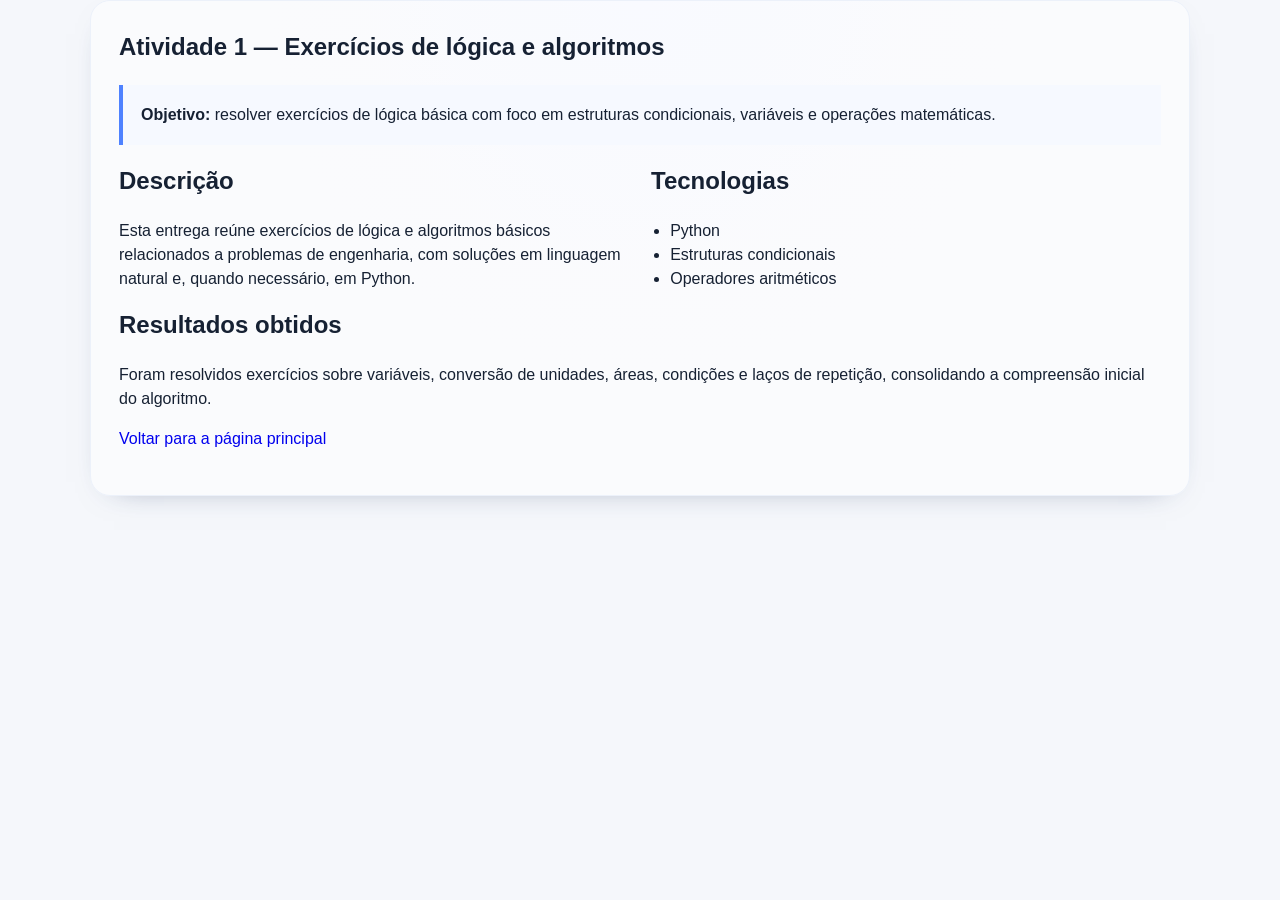
==== entregas/atividade-1.html @ 1d26ab4d "Finalize portfolio site with organized deliverables" ====
<!DOCTYPE html>
<html lang="pt-BR">
  <head>
    <meta charset="UTF-8" />
    <meta name="viewport" content="width=device-width, initial-scale=1.0" />
    <title>Atividade 1 — Exercícios de lógica</title>
    <link rel="stylesheet" href="../styles.css" />
  </head>
  <body>
    <main class="container page-content">
      <section class="page-card">
        <h1>Atividade 1 — Exercícios de lógica e algoritmos</h1>
        <div class="callout">
          <strong>Objetivo:</strong> resolver exercícios de lógica básica com foco em estruturas condicionais, variáveis e operações matemáticas.
        </div>
        <div class="grid-two">
          <div>
            <h2>Descrição</h2>
            <p>Esta entrega reúne exercícios de lógica e algoritmos básicos relacionados a problemas de engenharia, com soluções em linguagem natural e, quando necessário, em Python.</p>
          </div>
          <div>
            <h2>Tecnologias</h2>
            <ul>
              <li>Python</li>
              <li>Estruturas condicionais</li>
              <li>Operadores aritméticos</li>
            </ul>
          </div>
        </div>
        <h2>Resultados obtidos</h2>
        <p>Foram resolvidos exercícios sobre variáveis, conversão de unidades, áreas, condições e laços de repetição, consolidando a compreensão inicial do algoritmo.</p>
        <p><a href="../index.html">Voltar para a página principal</a></p>
      </section>
    </main>
  </body>
</html>
---- styles.css ----
:root {
  color-scheme: light;
  font-family: Inter, 'Segoe UI', Roboto, Helvetica, Arial, sans-serif;
  line-height: 1.5;
  font-weight: 400;
  background: #f5f7fb;
  color: #162133;
}

* {
  box-sizing: border-box;
}

html {
  scroll-behavior: smooth;
}

body {
  margin: 0;
  background:
    radial-gradient(circle at top, #f2f6ff, #f5f7fb 45%),
    linear-gradient(180deg, #eff3ff 0%, #f8fbff 100%);
}

img {
  max-width: 100%;
}

a {
  text-decoration: none;
}

.page-shell {
  min-height: 100vh;
}

.container {
  width: min(1100px, calc(100vw - 48px));
  margin: 0 auto;
}

.topbar {
  position: sticky;
  top: 0;
  z-index: 10;
  background: linear-gradient(180deg, rgba(255,255,255,0.92), rgba(255,255,255,0.76));
  backdrop-filter: blur(14px);
  border-bottom: 1px solid rgba(24, 50, 91, 0.08);
}

.nav-wrap {
  display: flex;
  align-items: center;
  justify-content: space-between;
  min-height: 72px;
}

.brand {
  font-size: 1.15rem;
  font-weight: 800;
  color: #17305a;
}

.nav-links {
  display: flex;
  gap: 28px;
}

.nav-links a {
  font-weight: 600;
  color: #456079;
}

.nav-links a:hover,
.nav-links a:focus-visible {
  color: #1f4dd8;
}

.hero {
  padding: 72px 0 48px;
}

.hero-grid {
  display: grid;
  align-items: center;
  grid-template-columns: 1.6fr 1fr;
  gap: 48px;
}

.hero-copy h1 {
  font-size: clamp(2.7rem, 6vw, 4.4rem);
  line-height: 1.08;
  margin: 12px 0 18px;
}

.eyebrow {
  display: inline-flex;
  align-items: center;
  gap: 10px;
  font-weight: 700;
  text-transform: uppercase;
  letter-spacing: 0.22em;
  font-size: 0.68rem;
  color: #4d6d9f;
}

.eyebrow::before {
  content: '';
  display: inline-block;
  width: 42px;
  height: 2px;
  background: linear-gradient(135deg, #4f82ff, #6c5cf8);
}

.hero-text {
  font-size: 1.05rem;
  color: #52708d;
  max-width: 50rem;
}

.hero-actions {
  display: flex;
  flex-wrap: wrap;
  gap: 16px;
  margin-top: 28px;
}

.button {
  display: inline-flex;
  align-items: center;
  justify-content: center;
  min-height: 52px;
  padding: 0 24px;
  border-radius: 14px;
  font-weight: 700;
}

.button.primary {
  background: linear-gradient(135deg, #4f82ff, #6f59ff);
  color: #fff;
  box-shadow: 0 12px 30px -14px rgba(79, 130, 255, 0.8);
}

.button.secondary {
  border: 1px solid #d8e5fd;
  color: #30579b;
  background: rgba(255,255,255,0.5);
}

.hero-card {
  background: linear-gradient(180deg, #ffffff, #f2f4ff);
  border: 1px solid #e6edf9;
  border-radius: 28px;
  padding: 28px;
  box-shadow: 0 18px 50px -25px rgba(28, 50, 99, 0.5);
}

.hero-card-head {
  display: flex;
  align-items: center;
  justify-content: space-between;
  padding-bottom: 10px;
  margin-bottom: 12px;
  border-bottom: 1px solid #edf2ff;
}

.hero-card-head span {
  font-weight: 700;
}

.hero-card-head strong {
  color: #4f82ff;
}

.hero-card ul {
  list-style: none;
  padding: 0;
  margin: 0;
}

.hero-card li {
  padding: 14px 0;
  border-bottom: 1px dashed #e9effd;
}

.hero-card li:last-child {
  border-bottom: none;
}

.highlights {
  display: grid;
  grid-template-columns: repeat(3, minmax(0, 1fr));
  gap: 22px;
  margin-top: 8px;
}

.highlight-card,
.delivery-card,
.report-box,
.page-card {
  background: rgba(255, 255, 255, 0.54);
  border: 1px solid #ecf1fa;
  border-radius: 20px;
  padding: 28px;
  box-shadow: 0 10px 32px -24px rgba(27, 50, 94, 0.6);
}

.highlight-card h2 {
  margin-top: 0;
}

.section-heading {
  margin: 74px 0 26px;
}

.section-heading h2 {
  margin: 8px 0 0;
  font-size: clamp(2.2rem, 4vw, 3rem);
}

.card-grid {
  display: grid;
  grid-template-columns: repeat(4, minmax(0, 1fr));
  gap: 22px;
}

.delivery-card {
  display: flex;
  flex-direction: column;
  gap: 14px;
}

.card-tag {
  display: inline-block;
  width: fit-content;
  padding: 6px 12px;
  background: #edf2ff;
  color: #3765d3;
  border-radius: 999px;
  font-size: 0.72rem;
  text-transform: uppercase;
  letter-spacing: 0.16em;
}

.delivery-card h3 {
  margin: 0;
}

.delivery-card p {
  margin: 0;
  flex: 1;
}

.delivery-card a {
  display: inline-flex;
  margin-top: 8px;
  font-weight: 700;
  color: #285ad0;
}

.report {
  padding-bottom: 60px;
}

.report-box p {
  font-size: 1.02rem;
}

.footer {
  padding: 28px 0 40px;
}

.footer-grid {
  display: grid;
  grid-template-columns: repeat(3, minmax(0, 1fr));
  gap: 24px;
}

.footer h3 {
  margin-top: 0;
}

.footer ul {
  list-style: none;
  padding: 0;
}

.footer li + li {
  margin-top: 10px;
}

.footer a {
  color: #30579b;
}

.commit-hash {
  display: inline-block;
  font-family: 'Courier New', monospace;
  background: #f0f4ff;
  padding: 10px 12px;
  border-radius: 12px;
}

.page-hero {
  padding: 52px 0 24px;
}

.page-content {
  padding-bottom: 56px;
}

.page-card h1,
.page-card h2,
.page-card h3 {
  margin-top: 0;
}

.page-card ul {
  padding-left: 1.2rem;
}

.page-card .grid-two {
  display: grid;
  grid-template-columns: repeat(2, minmax(0, 1fr));
  gap: 22px;
}

.callout {
  margin: 18px 0;
  padding: 18px;
  border-left: 4px solid #4f82ff;
  background: #f6f9ff;
}

@media (max-width: 900px) {
  .hero-grid,
  .highlights,
  .card-grid,
  .footer-grid,
  .page-card .grid-two {
    grid-template-columns: repeat(2, minmax(0, 1fr));
  }

  .hero-grid {
    grid-template-columns: 1fr;
  }
}

@media (max-width: 640px) {
  .container {
    width: min(100vw - 28px, 1100px);
  }

  .nav-wrap {
    flex-direction: column;
    padding: 14px 0;
    gap: 10px;
  }

  .nav-links {
    width: 100%;
    justify-content: center;
    gap: 16px;
    flex-wrap: wrap;
  }

  .highlights,
  .card-grid,
  .footer-grid,
  .page-card .grid-two {
    grid-template-columns: 1fr;
  }

  .hero {
    padding-top: 40px;
  }
}
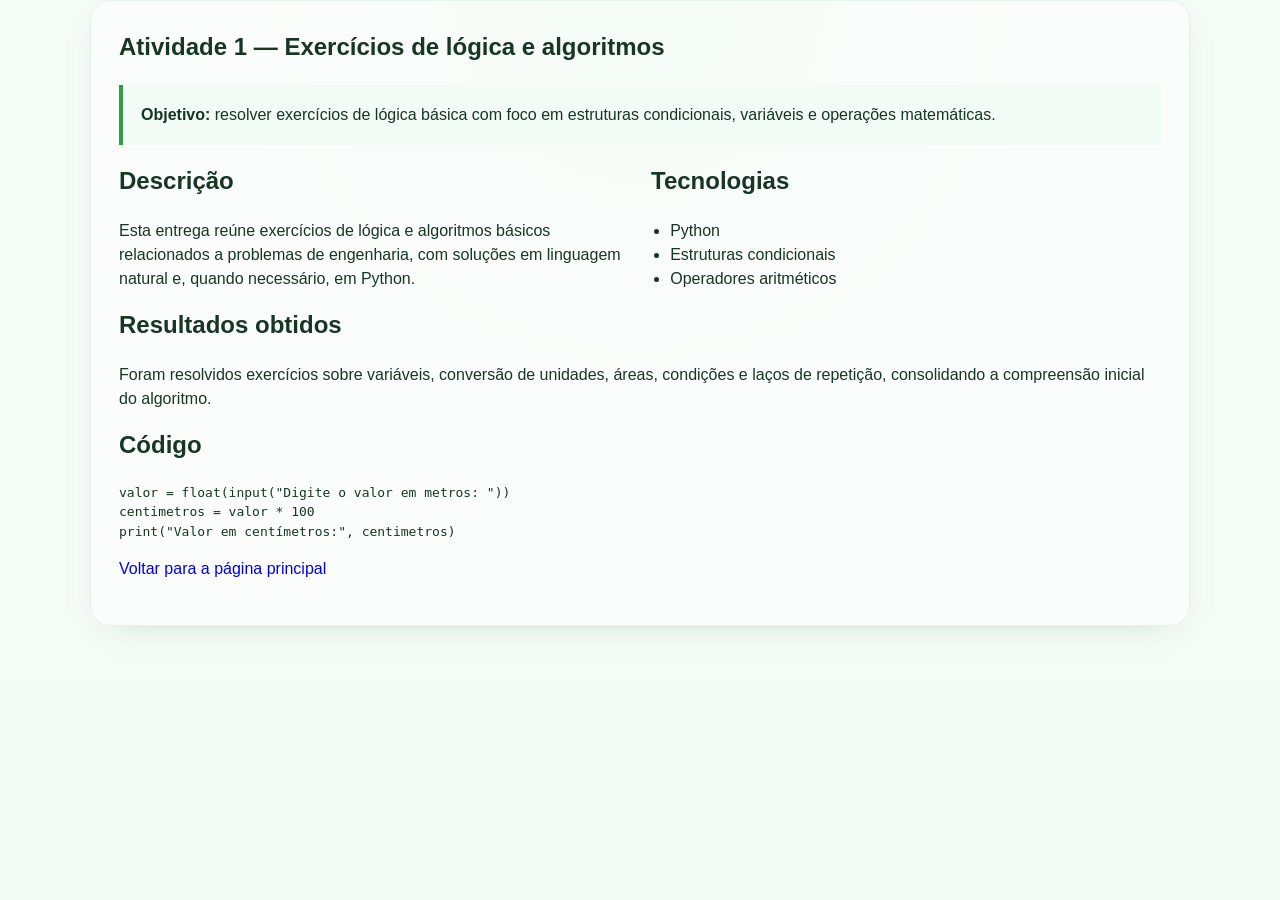
==== commit d7a09978: "Show activity results and code snippets" ====
--- a/entregas/atividade-1.html
+++ b/entregas/atividade-1.html
@@ -29,6 +29,10 @@
         </div>
         <h2>Resultados obtidos</h2>
         <p>Foram resolvidos exercícios sobre variáveis, conversão de unidades, áreas, condições e laços de repetição, consolidando a compreensão inicial do algoritmo.</p>
+        <h2>Código</h2>
+        <pre><code>valor = float(input("Digite o valor em metros: "))
+centimetros = valor * 100
+print("Valor em centímetros:", centimetros)</code></pre>
         <p><a href="../index.html">Voltar para a página principal</a></p>
       </section>
     </main>
--- a/styles.css
+++ b/styles.css
@@ -3,8 +3,8 @@
   font-family: Inter, 'Segoe UI', Roboto, Helvetica, Arial, sans-serif;
   line-height: 1.5;
   font-weight: 400;
-  background: #f5f7fb;
-  color: #162133;
+  background: #f4fbf7;
+  color: #173624;
 }
 
 * {
@@ -18,8 +18,8 @@
 body {
   margin: 0;
   background:
-    radial-gradient(circle at top, #f2f6ff, #f5f7fb 45%),
-    linear-gradient(180deg, #eff3ff 0%, #f8fbff 100%);
+    radial-gradient(circle at top, #e9f9ef, #f5fbf7 45%),
+    linear-gradient(180deg, #effaf4 0%, #f8fff9 100%);
 }
 
 img {
@@ -43,9 +43,9 @@
   position: sticky;
   top: 0;
   z-index: 10;
-  background: linear-gradient(180deg, rgba(255,255,255,0.92), rgba(255,255,255,0.76));
+  background: linear-gradient(180deg, rgba(248, 255, 251, 0.94), rgba(239, 248, 243, 0.82));
   backdrop-filter: blur(14px);
-  border-bottom: 1px solid rgba(24, 50, 91, 0.08);
+  border-bottom: 1px solid rgba(33, 87, 56, 0.08);
 }
 
 .nav-wrap {
@@ -58,7 +58,7 @@
 .brand {
   font-size: 1.15rem;
   font-weight: 800;
-  color: #17305a;
+  color: #1d5a36;
 }
 
 .nav-links {
@@ -68,12 +68,12 @@
 
 .nav-links a {
   font-weight: 600;
-  color: #456079;
+  color: #4f6d5d;
 }
 
 .nav-links a:hover,
 .nav-links a:focus-visible {
-  color: #1f4dd8;
+  color: #1f7a46;
 }
 
 .hero {
@@ -101,7 +101,7 @@
   text-transform: uppercase;
   letter-spacing: 0.22em;
   font-size: 0.68rem;
-  color: #4d6d9f;
+  color: #3c7a52;
 }
 
 .eyebrow::before {
@@ -109,12 +109,12 @@
   display: inline-block;
   width: 42px;
   height: 2px;
-  background: linear-gradient(135deg, #4f82ff, #6c5cf8);
+  background: linear-gradient(135deg, #2f9e44, #1b6d40);
 }
 
 .hero-text {
   font-size: 1.05rem;
-  color: #52708d;
+  color: #5d7a68;
   max-width: 50rem;
 }
 
@@ -136,23 +136,23 @@
 }
 
 .button.primary {
-  background: linear-gradient(135deg, #4f82ff, #6f59ff);
+  background: linear-gradient(135deg, #2f9e44, #1d6f3f);
   color: #fff;
-  box-shadow: 0 12px 30px -14px rgba(79, 130, 255, 0.8);
+  box-shadow: 0 12px 30px -14px rgba(47, 158, 68, 0.6);
 }
 
 .button.secondary {
-  border: 1px solid #d8e5fd;
-  color: #30579b;
-  background: rgba(255,255,255,0.5);
+  border: 1px solid #cbead7;
+  color: #2d6d4b;
+  background: rgba(255,255,255,0.56);
 }
 
 .hero-card {
-  background: linear-gradient(180deg, #ffffff, #f2f4ff);
-  border: 1px solid #e6edf9;
+  background: linear-gradient(180deg, #ffffff, #f2fcf5);
+  border: 1px solid #d5efdf;
   border-radius: 28px;
   padding: 28px;
-  box-shadow: 0 18px 50px -25px rgba(28, 50, 99, 0.5);
+  box-shadow: 0 18px 50px -25px rgba(33, 100, 59, 0.45);
 }
 
 .hero-card-head {
@@ -169,7 +169,7 @@
 }
 
 .hero-card-head strong {
-  color: #4f82ff;
+  color: #2f9e44;
 }
 
 .hero-card ul {
@@ -180,7 +180,7 @@
 
 .hero-card li {
   padding: 14px 0;
-  border-bottom: 1px dashed #e9effd;
+  border-bottom: 1px dashed #e7f5ec;
 }
 
 .hero-card li:last-child {
@@ -198,11 +198,11 @@
 .delivery-card,
 .report-box,
 .page-card {
-  background: rgba(255, 255, 255, 0.54);
-  border: 1px solid #ecf1fa;
+  background: rgba(255, 255, 255, 0.58);
+  border: 1px solid #e6f3ea;
   border-radius: 20px;
   padding: 28px;
-  box-shadow: 0 10px 32px -24px rgba(27, 50, 94, 0.6);
+  box-shadow: 0 10px 32px -24px rgba(31, 122, 70, 0.5);
 }
 
 .highlight-card h2 {
@@ -234,8 +234,8 @@
   display: inline-block;
   width: fit-content;
   padding: 6px 12px;
-  background: #edf2ff;
-  color: #3765d3;
+  background: #eaf7ef;
+  color: #2c7d4d;
   border-radius: 999px;
   font-size: 0.72rem;
   text-transform: uppercase;
@@ -255,7 +255,7 @@
   display: inline-flex;
   margin-top: 8px;
   font-weight: 700;
-  color: #285ad0;
+  color: #247146;
 }
 
 .report {
@@ -290,13 +290,13 @@
 }
 
 .footer a {
-  color: #30579b;
+  color: #2d6d4b;
 }
 
 .commit-hash {
   display: inline-block;
   font-family: 'Courier New', monospace;
-  background: #f0f4ff;
+  background: #edf9f2;
   padding: 10px 12px;
   border-radius: 12px;
 }
@@ -328,8 +328,8 @@
 .callout {
   margin: 18px 0;
   padding: 18px;
-  border-left: 4px solid #4f82ff;
-  background: #f6f9ff;
+  border-left: 4px solid #2f9e44;
+  background: #f3fbf6;
 }
 
 @media (max-width: 900px) {
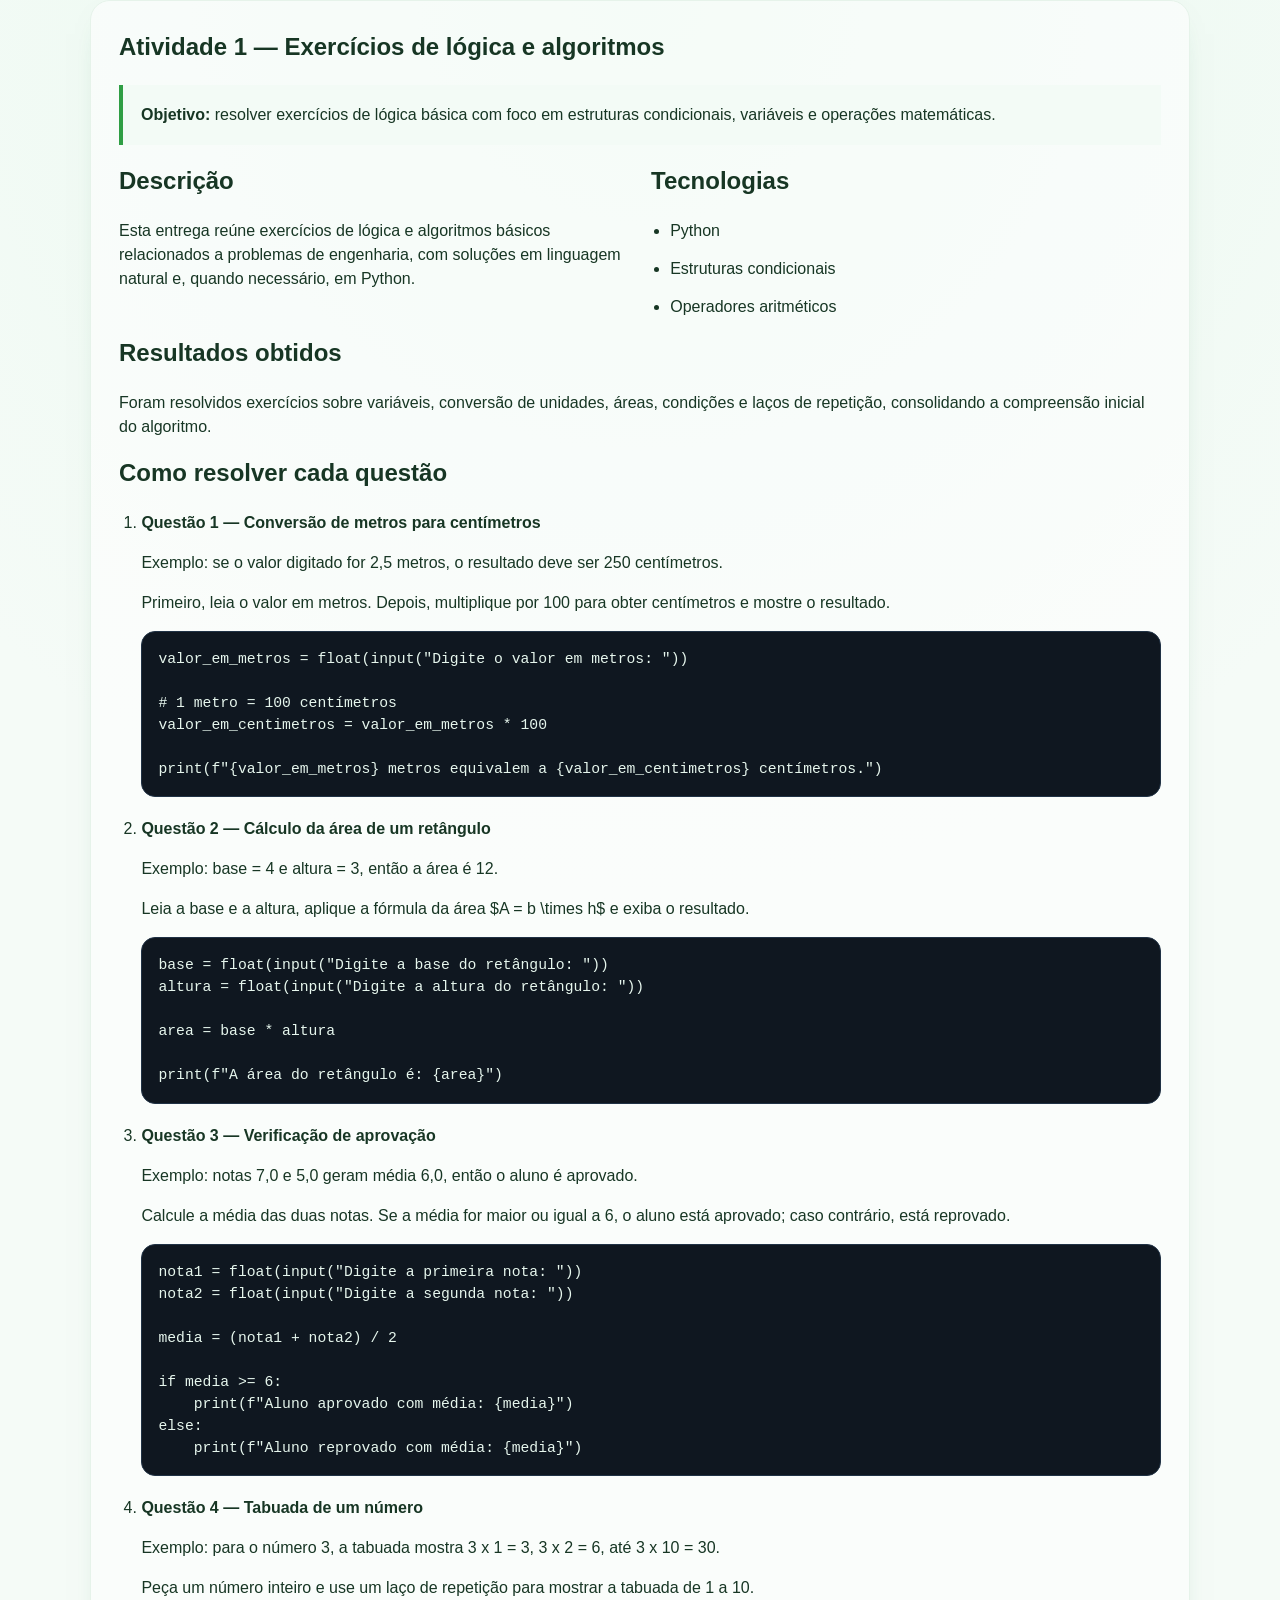
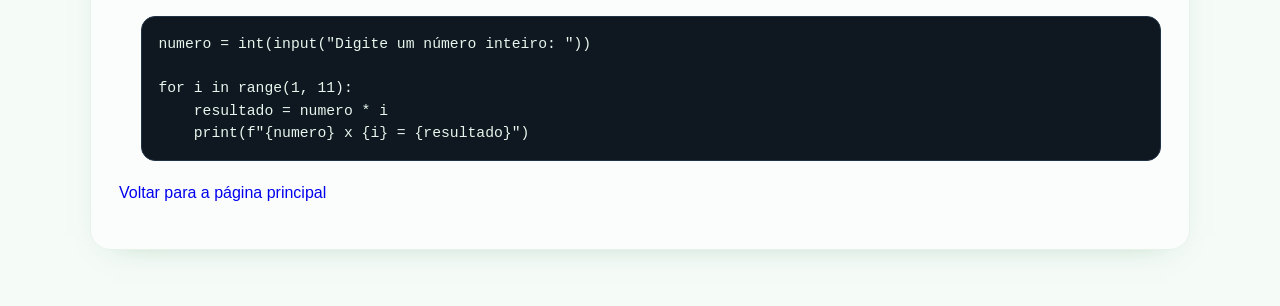
==== commit 56bfee86: "Atualiza portfolio com entregas e galeria" ====
--- a/entregas/atividade-1.html
+++ b/entregas/atividade-1.html
@@ -29,10 +29,55 @@
         </div>
         <h2>Resultados obtidos</h2>
         <p>Foram resolvidos exercícios sobre variáveis, conversão de unidades, áreas, condições e laços de repetição, consolidando a compreensão inicial do algoritmo.</p>
-        <h2>Código</h2>
-        <pre><code>valor = float(input("Digite o valor em metros: "))
-centimetros = valor * 100
-print("Valor em centímetros:", centimetros)</code></pre>
+        <h2>Como resolver cada questão</h2>
+        <ol>
+          <li>
+            <strong>Questão 1 — Conversão de metros para centímetros</strong>
+            <p>Exemplo: se o valor digitado for 2,5 metros, o resultado deve ser 250 centímetros.</p>
+            <p>Primeiro, leia o valor em metros. Depois, multiplique por 100 para obter centímetros e mostre o resultado.</p>
+            <pre><code>valor_em_metros = float(input("Digite o valor em metros: "))
+
+# 1 metro = 100 centímetros
+valor_em_centimetros = valor_em_metros * 100
+
+print(f"{valor_em_metros} metros equivalem a {valor_em_centimetros} centímetros.")</code></pre>
+          </li>
+          <li>
+            <strong>Questão 2 — Cálculo da área de um retângulo</strong>
+            <p>Exemplo: base = 4 e altura = 3, então a área é 12.</p>
+            <p>Leia a base e a altura, aplique a fórmula da área $A = b \times h$ e exiba o resultado.</p>
+            <pre><code>base = float(input("Digite a base do retângulo: "))
+altura = float(input("Digite a altura do retângulo: "))
+
+area = base * altura
+
+print(f"A área do retângulo é: {area}")</code></pre>
+          </li>
+          <li>
+            <strong>Questão 3 — Verificação de aprovação</strong>
+            <p>Exemplo: notas 7,0 e 5,0 geram média 6,0, então o aluno é aprovado.</p>
+            <p>Calcule a média das duas notas. Se a média for maior ou igual a 6, o aluno está aprovado; caso contrário, está reprovado.</p>
+            <pre><code>nota1 = float(input("Digite a primeira nota: "))
+nota2 = float(input("Digite a segunda nota: "))
+
+media = (nota1 + nota2) / 2
+
+if media >= 6:
+    print(f"Aluno aprovado com média: {media}")
+else:
+    print(f"Aluno reprovado com média: {media}")</code></pre>
+          </li>
+          <li>
+            <strong>Questão 4 — Tabuada de um número</strong>
+            <p>Exemplo: para o número 3, a tabuada mostra 3 x 1 = 3, 3 x 2 = 6, até 3 x 10 = 30.</p>
+            <p>Peça um número inteiro e use um laço de repetição para mostrar a tabuada de 1 a 10.</p>
+            <pre><code>numero = int(input("Digite um número inteiro: "))
+
+for i in range(1, 11):
+    resultado = numero * i
+    print(f"{numero} x {i} = {resultado}")</code></pre>
+          </li>
+        </ol>
         <p><a href="../index.html">Voltar para a página principal</a></p>
       </section>
     </main>
--- a/styles.css
+++ b/styles.css
@@ -216,6 +216,15 @@
 .section-heading h2 {
   margin: 8px 0 0;
   font-size: clamp(2.2rem, 4vw, 3rem);
+}
+
+.section-subtitle {
+  margin: 18px 0 14px;
+  font-size: 0.78rem;
+  font-weight: 800;
+  text-transform: uppercase;
+  letter-spacing: 0.24em;
+  color: #3d7d5a;
 }
 
 .card-grid {
@@ -319,6 +328,30 @@
   padding-left: 1.2rem;
 }
 
+.page-card pre {
+  margin: 12px 0 20px;
+  padding: 16px;
+  background: #0f1720;
+  border: 1px solid #203245;
+  border-radius: 14px;
+  overflow-x: auto;
+}
+
+.page-card code {
+  font-family: 'Cascadia Code', 'Fira Code', 'Consolas', monospace;
+  font-size: 0.92rem;
+  line-height: 1.5;
+  color: #e6f6ed;
+}
+
+.page-card ol {
+  padding-left: 1.4rem;
+}
+
+.page-card li + li {
+  margin-top: 14px;
+}
+
 .page-card .grid-two {
   display: grid;
   grid-template-columns: repeat(2, minmax(0, 1fr));
